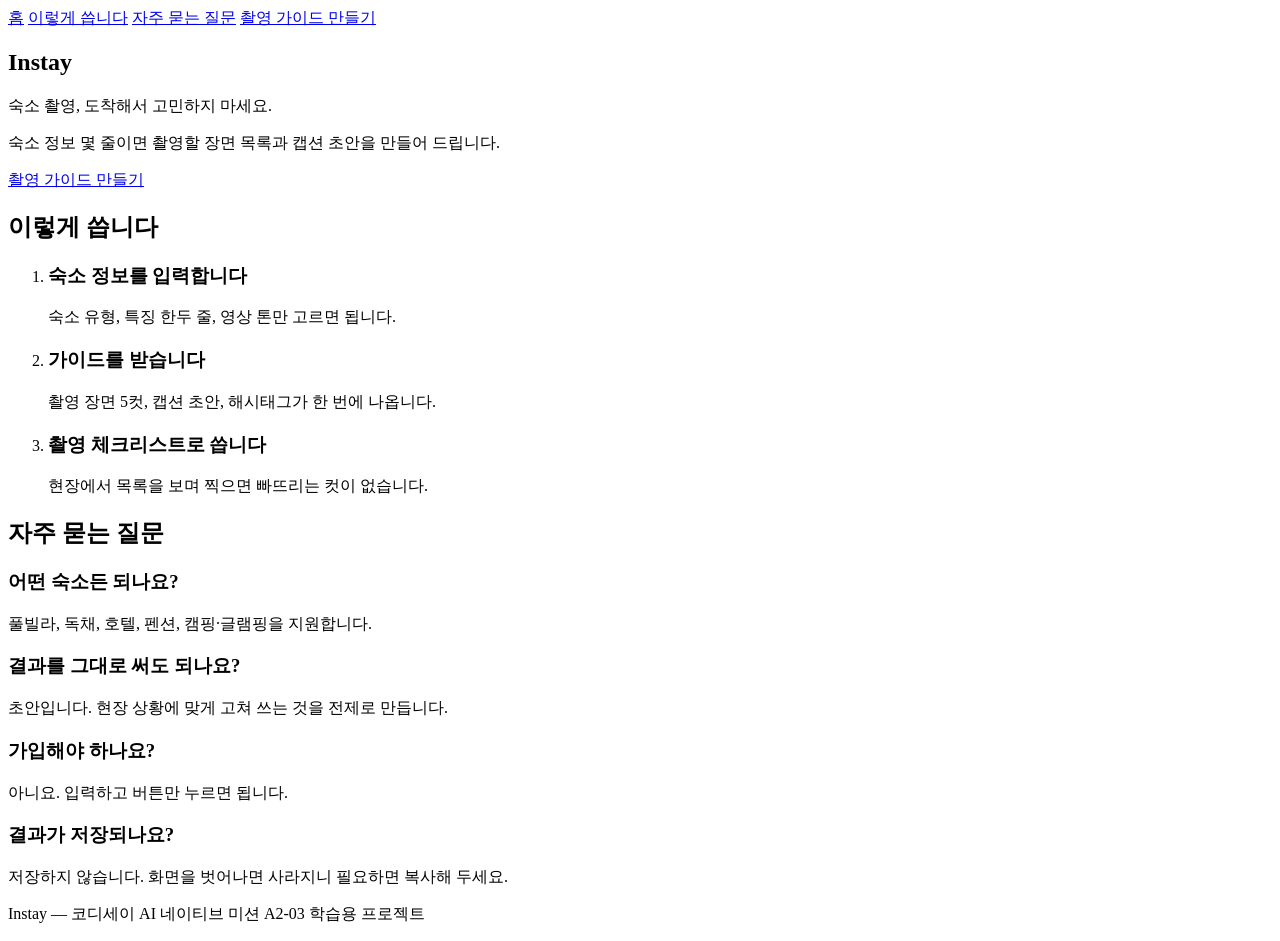
==== index.html @ 1d2753c1 "U2: 프론트 뼈대 - index.html 3섹션 + guide.html, 네비게이션 앵커·페이지 이동 구분" ====
<!DOCTYPE html>
<html lang="ko">
<head>
  <meta charset="UTF-8">
  <meta name="viewport" content="width=device-width, initial-scale=1.0">
  <title>Instay — 숙소 촬영 가이드</title>
</head>
<body>

  <!-- 상단 메뉴. guide.html에도 똑같은 것이 하나 더 있다. -->
  <nav>
    <a href="#home">홈</a>
    <a href="#how">이렇게 씁니다</a>
    <a href="#faq">자주 묻는 질문</a>
    <a href="guide.html">촬영 가이드 만들기</a>
  </nav>

  <!-- 섹션 1: 히어로 -->
  <section id="home">
    <h1>Instay</h1>
    <p>숙소 촬영, 도착해서 고민하지 마세요.</p>
    <p>숙소 정보 몇 줄이면 촬영할 장면 목록과 캡션 초안을 만들어 드립니다.</p>
    <a href="guide.html">촬영 가이드 만들기</a>
  </section>

  <!-- 섹션 2: 사용 방법 -->
  <section id="how">
    <h2>이렇게 씁니다</h2>
    <ol>
      <li>
        <h3>숙소 정보를 입력합니다</h3>
        <p>숙소 유형, 특징 한두 줄, 영상 톤만 고르면 됩니다.</p>
      </li>
      <li>
        <h3>가이드를 받습니다</h3>
        <p>촬영 장면 5컷, 캡션 초안, 해시태그가 한 번에 나옵니다.</p>
      </li>
      <li>
        <h3>촬영 체크리스트로 씁니다</h3>
        <p>현장에서 목록을 보며 찍으면 빠뜨리는 컷이 없습니다.</p>
      </li>
    </ol>
  </section>

  <!-- 섹션 3: FAQ -->
  <section id="faq">
    <h2>자주 묻는 질문</h2>

    <h3>어떤 숙소든 되나요?</h3>
    <p>풀빌라, 독채, 호텔, 펜션, 캠핑·글램핑을 지원합니다.</p>

    <h3>결과를 그대로 써도 되나요?</h3>
    <p>초안입니다. 현장 상황에 맞게 고쳐 쓰는 것을 전제로 만듭니다.</p>

    <h3>가입해야 하나요?</h3>
    <p>아니요. 입력하고 버튼만 누르면 됩니다.</p>

    <h3>결과가 저장되나요?</h3>
    <p>저장하지 않습니다. 화면을 벗어나면 사라지니 필요하면 복사해 두세요.</p>
  </section>

  <footer>
    <p>Instay — 코디세이 AI 네이티브 미션 A2-03 학습용 프로젝트</p>
  </footer>

</body>
</html>
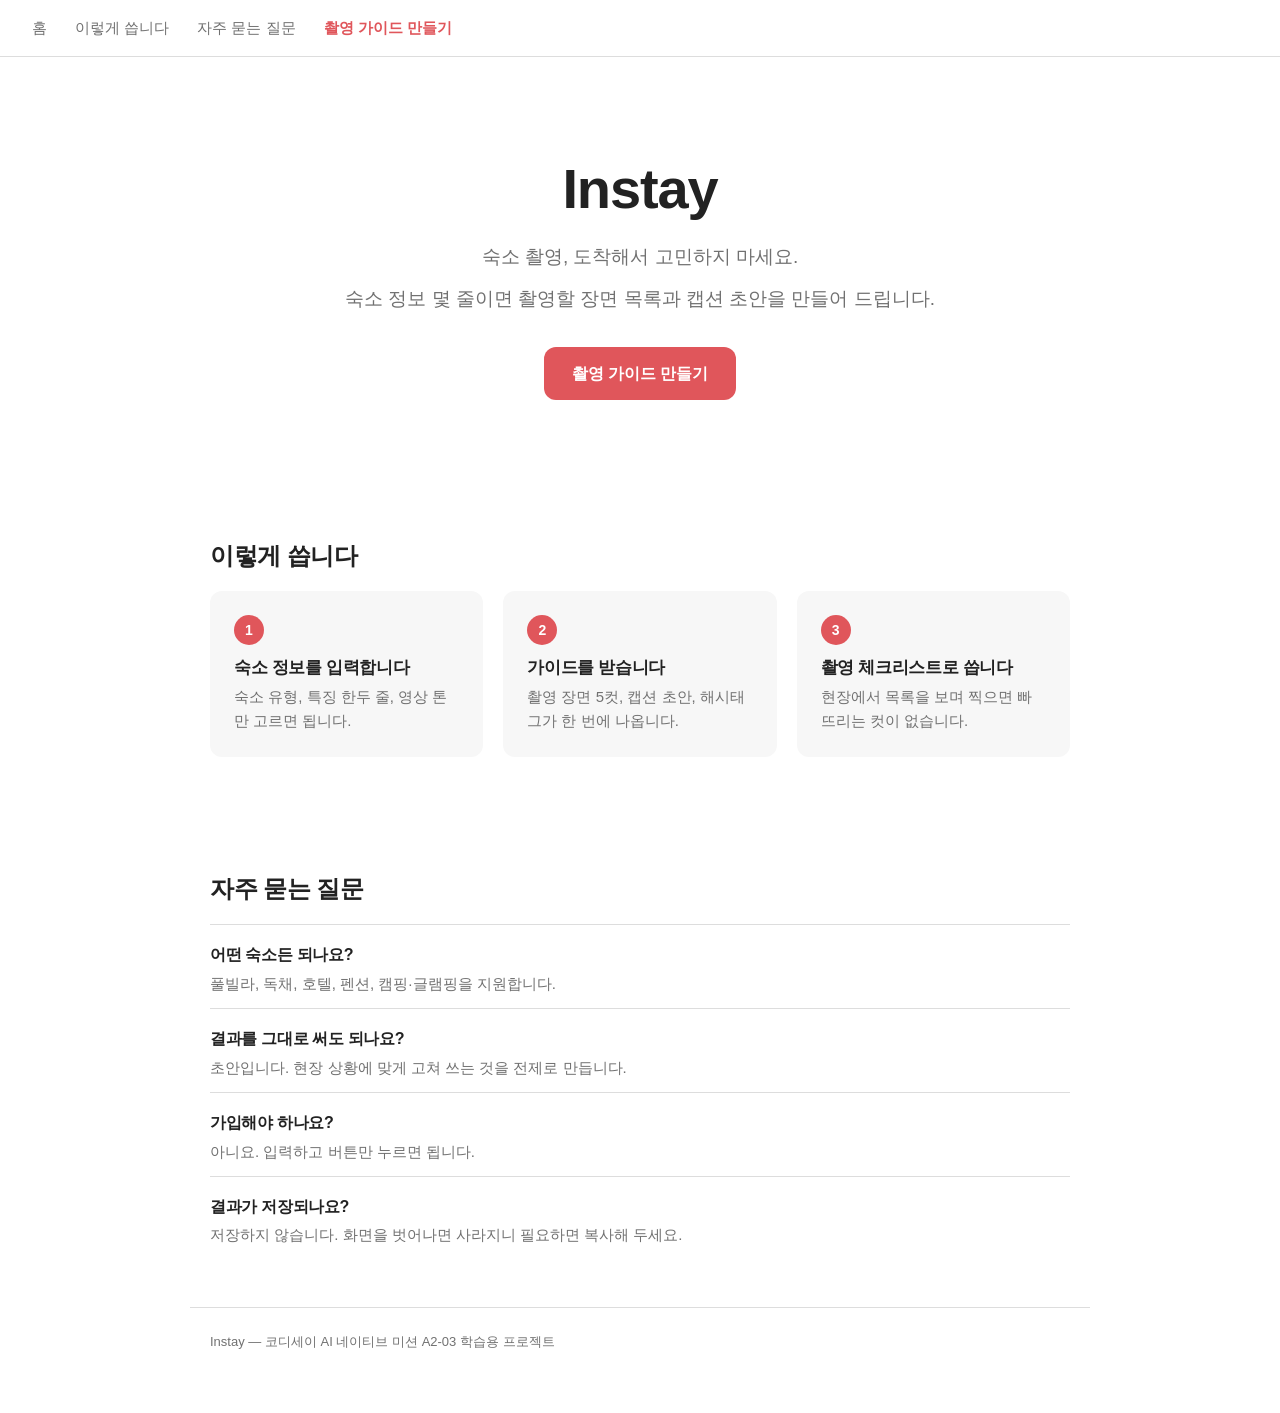
==== commit 44ac0212: "U4: CSS 스타일·반응형 적용 - 모바일 우선 미디어쿼리, HTML은 link 한 줄만 추가" ====
--- a/index.html
+++ b/index.html
@@ -4,6 +4,7 @@
   <meta charset="UTF-8">
   <meta name="viewport" content="width=device-width, initial-scale=1.0">
   <title>Instay — 숙소 촬영 가이드</title>
+  <link rel="stylesheet" href="css/style.css">
 </head>
 <body>
 
--- a/css/style.css
+++ b/css/style.css
@@ -0,0 +1,161 @@
+/* ==========================================================
+   Instay 스타일시트
+   기본은 좁은 화면(모바일) 기준으로 쓰고,
+   화면이 넓어지면 @media 블록에서 규칙을 더한다. (모바일 우선)
+   ========================================================== */
+
+/* ---------- 1. 색과 간격을 한 곳에 모아두기 ---------- */
+:root {
+  --brand:      #e0565b;  /* 강조색(코랄) — 버튼, 링크 */
+  --brand-dark: #c4474c;  /* 강조색 진한 버전 — 마우스 올렸을 때 */
+  --text:       #222222;  /* 본문 글자 */
+  --muted:      #717171;  /* 덜 중요한 글자 */
+  --line:       #dddddd;  /* 구분선 */
+  --bg:         #ffffff;  /* 배경 */
+  --bg-soft:    #f7f7f7;  /* 살짝 눌린 배경 — 카드 */
+  --radius:     12px;     /* 모서리 둥글기 */
+  --wrap:       900px;    /* 본문 최대 너비 */
+}
+
+/* ---------- 2. 모든 요소에 적용되는 기본값 ---------- */
+* {
+  box-sizing: border-box;   /* 안쪽 여백을 너비에 포함해서 계산 */
+}
+
+body {
+  margin: 0;
+  background: var(--bg);
+  color: var(--text);
+  line-height: 1.6;
+  font-family: "Apple SD Gothic Neo", "Malgun Gothic", "맑은 고딕",
+               -apple-system, "Segoe UI", sans-serif;
+  -webkit-font-smoothing: antialiased;
+}
+
+h1, h2, h3 { line-height: 1.3; letter-spacing: -0.02em; }
+p { margin: 0 0 12px; }
+
+/* ---------- 3. 상단 메뉴 ---------- */
+nav {
+  position: sticky;              /* 스크롤해도 위에 붙어 있음 */
+  top: 0;
+  z-index: 10;                   /* 다른 요소보다 위에 그림 */
+  display: flex;                 /* 링크를 가로로 나열 */
+  flex-wrap: wrap;               /* 좁으면 아랫줄로 넘김 */
+  gap: 4px 20px;
+  padding: 14px 20px;
+  background: var(--bg);
+  border-bottom: 1px solid var(--line);
+}
+
+nav a {
+  color: var(--muted);
+  text-decoration: none;
+  font-size: 15px;
+  font-weight: 500;
+}
+
+nav a:hover { color: var(--text); }
+
+/* 메뉴의 마지막 링크(촬영 가이드 만들기)만 강조 */
+nav a:last-child { color: var(--brand); font-weight: 700; }
+
+/* ---------- 4. 공통 본문 블록 ---------- */
+section, footer, main {
+  max-width: var(--wrap);
+  margin: 0 auto;            /* 좌우 여백을 같게 → 가운데 정렬 */
+  padding: 48px 20px;
+}
+
+/* ---------- 5. 히어로 ---------- */
+#home { text-align: center; padding-top: 64px; }
+#home h1 { font-size: 40px; margin: 0 0 16px; }
+#home p  { font-size: 17px; color: var(--muted); }
+
+/* 히어로 안의 링크를 버튼 모양으로 */
+#home a {
+  display: inline-block;
+  margin-top: 20px;
+  padding: 14px 28px;
+  background: var(--brand);
+  color: #fff;
+  text-decoration: none;
+  font-weight: 700;
+  border-radius: var(--radius);
+}
+#home a:hover { background: var(--brand-dark); }
+
+/* ---------- 6. 이렇게 씁니다 (3단계) ---------- */
+#how ol {
+  list-style: none;      /* 기본 숫자 끄기 */
+  padding: 0;
+  margin: 0;
+  counter-reset: step;   /* step이라는 이름의 계산기를 0으로 초기화 */
+  display: grid;
+  gap: 16px;
+}
+
+#how li {
+  background: var(--bg-soft);
+  border-radius: var(--radius);
+  padding: 24px;
+}
+
+/* 숫자를 HTML에 적지 않고 CSS가 세어서 붙인다 */
+#how li::before {
+  counter-increment: step;      /* 계산기를 1 올리고 */
+  content: counter(step);       /* 그 값을 글자로 내보낸다 */
+  display: inline-flex;
+  align-items: center;
+  justify-content: center;
+  width: 30px; height: 30px;
+  border-radius: 50%;
+  background: var(--brand);
+  color: #fff;
+  font-weight: 700;
+  font-size: 14px;
+}
+
+#how li h3 { margin: 12px 0 6px; font-size: 17px; }
+#how li p  { margin: 0; color: var(--muted); font-size: 15px; }
+
+/* ---------- 7. 자주 묻는 질문 ---------- */
+#faq h3 {
+  margin: 0;
+  padding: 20px 0 6px;
+  border-top: 1px solid var(--line);
+  font-size: 16px;
+}
+#faq p { color: var(--muted); font-size: 15px; }
+
+/* ---------- 8. 가이드 페이지 자리표시 ---------- */
+#form-area, #result-area {
+  border: 1px solid var(--line);
+  border-radius: var(--radius);
+  padding: 24px;
+  margin-top: 16px;
+  color: var(--muted);
+}
+
+/* ---------- 9. 푸터 ---------- */
+footer {
+  border-top: 1px solid var(--line);
+  color: var(--muted);
+  font-size: 13px;
+  padding-top: 24px;
+}
+
+/* ==========================================================
+   10. 화면 폭이 700px 이상일 때만 아래 규칙을 추가한다
+   ========================================================== */
+@media (min-width: 700px) {
+
+  #home { padding-top: 96px; padding-bottom: 72px; }
+  #home h1 { font-size: 56px; }
+  #home p  { font-size: 19px; }
+
+  /* 3단계를 세로 → 가로 3칸으로 */
+  #how ol { grid-template-columns: repeat(3, 1fr); gap: 20px; }
+
+  nav { gap: 28px; padding: 16px 32px; }
+}
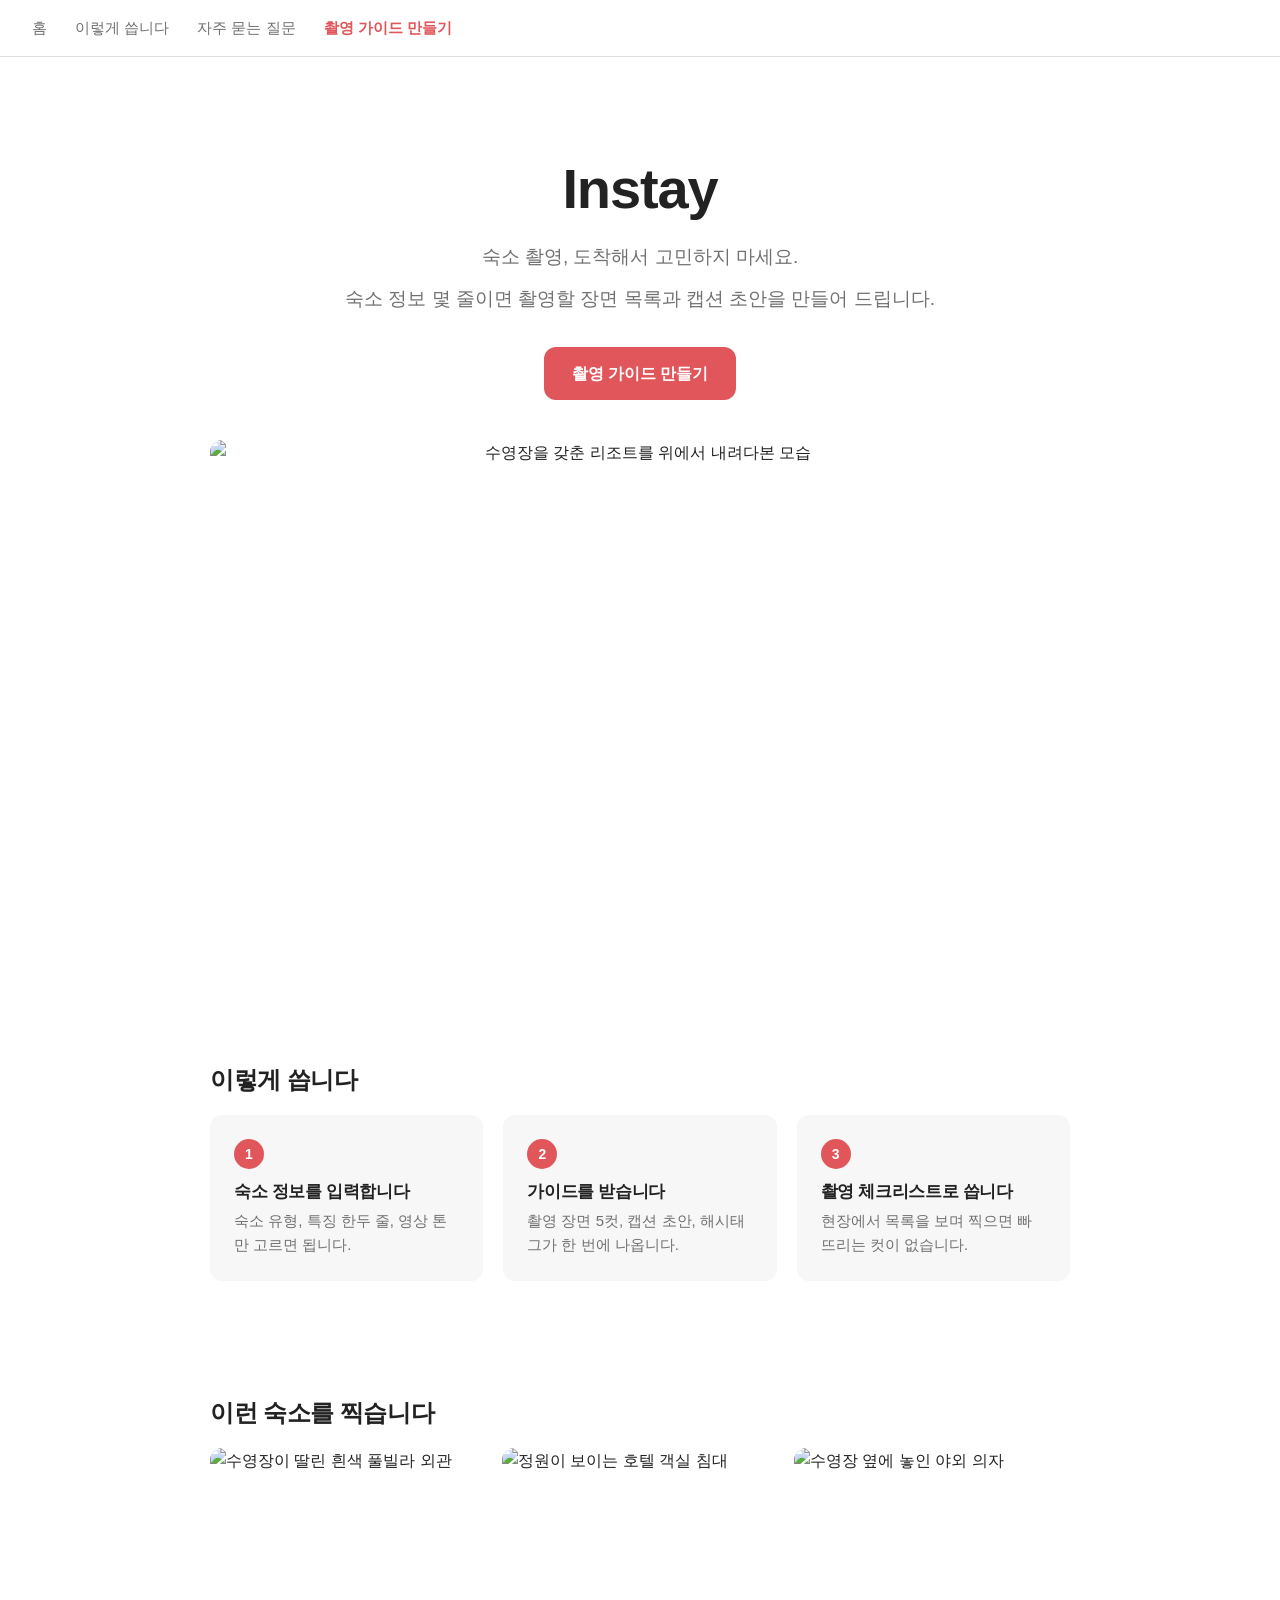
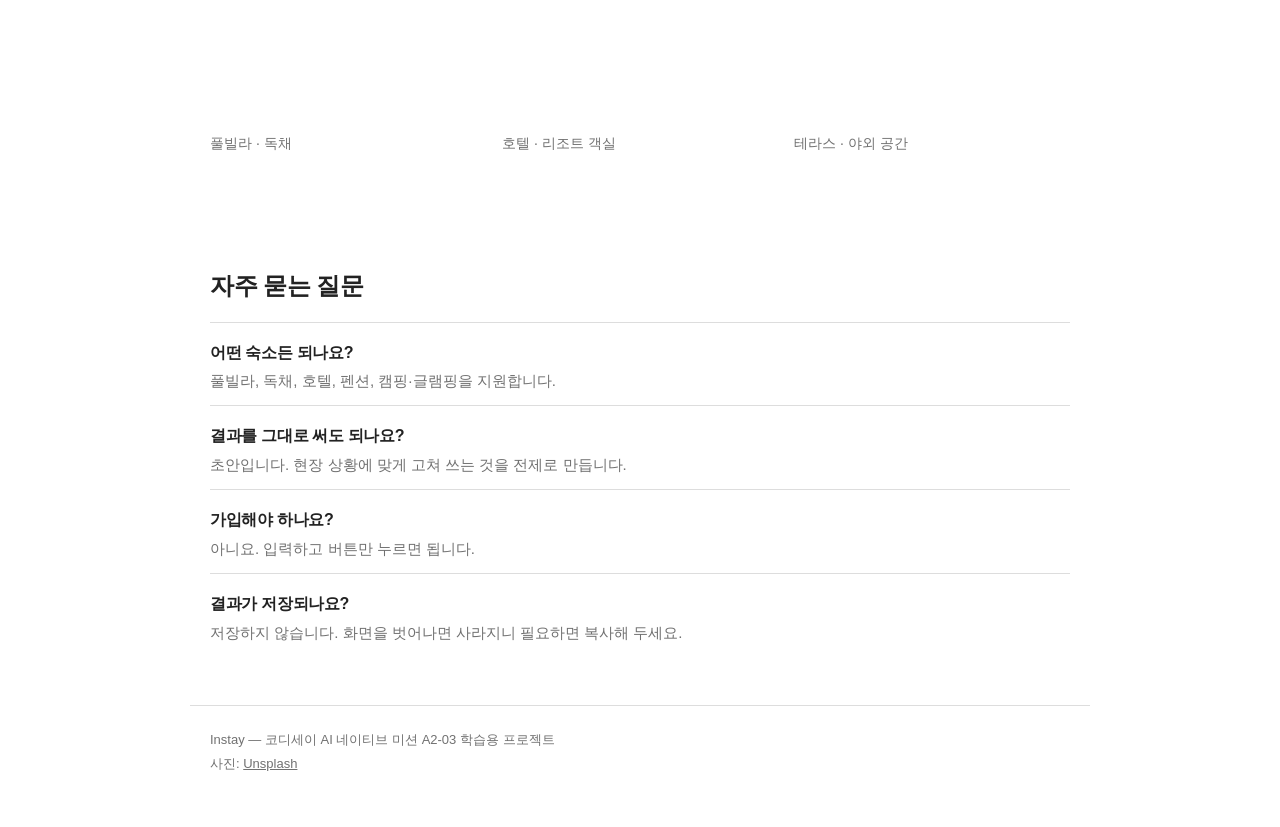
==== commit 7f5fff68: "U4-1: Unsplash 사진 추가 - 히어로 1장·갤러리 3장, aspect-ratio로 비율 고정" ====
--- a/index.html
+++ b/index.html
@@ -22,6 +22,11 @@
     <p>숙소 촬영, 도착해서 고민하지 마세요.</p>
     <p>숙소 정보 몇 줄이면 촬영할 장면 목록과 캡션 초안을 만들어 드립니다.</p>
     <a href="guide.html">촬영 가이드 만들기</a>
+
+    <img class="hero-photo"
+         src="https://images.unsplash.com/photo-1680013995061-2d6d1f3ab417?w=1600&q=70&auto=format&fit=crop"
+         alt="수영장을 갖춘 리조트를 위에서 내려다본 모습"
+         width="1600" height="900">
   </section>
 
   <!-- 섹션 2: 사용 방법 -->
@@ -43,7 +48,26 @@
     </ol>
   </section>
 
-  <!-- 섹션 3: FAQ -->
+  <!-- 섹션 3: 사진 갤러리 -->
+  <section id="gallery">
+    <h2>이런 숙소를 찍습니다</h2>
+    <div class="photo-grid">
+      <figure>
+        <img src="https://images.unsplash.com/photo-1613977257365-aaae5a9817ff?w=800&q=70&auto=format&fit=crop" alt="수영장이 딸린 흰색 풀빌라 외관" width="800" height="800" loading="lazy">
+        <figcaption>풀빌라 · 독채</figcaption>
+      </figure>
+      <figure>
+        <img src="https://images.unsplash.com/photo-1611892440504-42a792e24d32?w=800&q=70&auto=format&fit=crop" alt="정원이 보이는 호텔 객실 침대" width="800" height="800" loading="lazy">
+        <figcaption>호텔 · 리조트 객실</figcaption>
+      </figure>
+      <figure>
+        <img src="https://images.unsplash.com/photo-1561501878-aabd62634533?w=800&q=70&auto=format&fit=crop" alt="수영장 옆에 놓인 야외 의자" width="800" height="800" loading="lazy">
+        <figcaption>테라스 · 야외 공간</figcaption>
+      </figure>
+    </div>
+  </section>
+
+  <!-- 섹션 4: FAQ -->
   <section id="faq">
     <h2>자주 묻는 질문</h2>
 
@@ -62,6 +86,7 @@
 
   <footer>
     <p>Instay — 코디세이 AI 네이티브 미션 A2-03 학습용 프로젝트</p>
+    <p>사진: <a href="https://unsplash.com/ko/라이선스">Unsplash</a></p>
   </footer>
 
 </body>
--- a/css/style.css
+++ b/css/style.css
@@ -84,6 +84,41 @@
   border-radius: var(--radius);
 }
 #home a:hover { background: var(--brand-dark); }
+
+/* ---------- 5-1. 히어로 사진 ---------- */
+.hero-photo {
+  display: block;
+  width: 100%;          /* 부모 폭에 맞춰 늘어남 */
+  height: auto;         /* 세로는 비율대로 따라옴 → 찌그러지지 않음 */
+  margin-top: 40px;
+  border-radius: var(--radius);
+  object-fit: cover;    /* 지정한 칸을 꽉 채우되 비율은 유지, 넘치는 부분은 잘라냄 */
+  aspect-ratio: 16 / 9; /* 원본 비율과 무관하게 16:9로 보여줌 */
+}
+
+/* ---------- 5-2. 사진 갤러리 ---------- */
+.photo-grid {
+  display: grid;
+  gap: 12px;
+  margin-top: 20px;
+}
+
+.photo-grid figure { margin: 0; }
+
+.photo-grid img {
+  width: 100%;
+  height: auto;
+  aspect-ratio: 1 / 1;   /* 정사각형 */
+  object-fit: cover;
+  border-radius: var(--radius);
+  display: block;
+}
+
+.photo-grid figcaption {
+  margin-top: 8px;
+  color: var(--muted);
+  font-size: 14px;
+}
 
 /* ---------- 6. 이렇게 씁니다 (3단계) ---------- */
 #how ol {
@@ -144,6 +179,8 @@
   font-size: 13px;
   padding-top: 24px;
 }
+footer p { margin: 0 0 4px; }
+footer a { color: var(--muted); }
 
 /* ==========================================================
    10. 화면 폭이 700px 이상일 때만 아래 규칙을 추가한다
@@ -157,5 +194,8 @@
   /* 3단계를 세로 → 가로 3칸으로 */
   #how ol { grid-template-columns: repeat(3, 1fr); gap: 20px; }
 
+  /* 갤러리도 세로 → 가로 3칸으로 */
+  .photo-grid { grid-template-columns: repeat(3, 1fr); gap: 16px; }
+
   nav { gap: 28px; padding: 16px 32px; }
 }
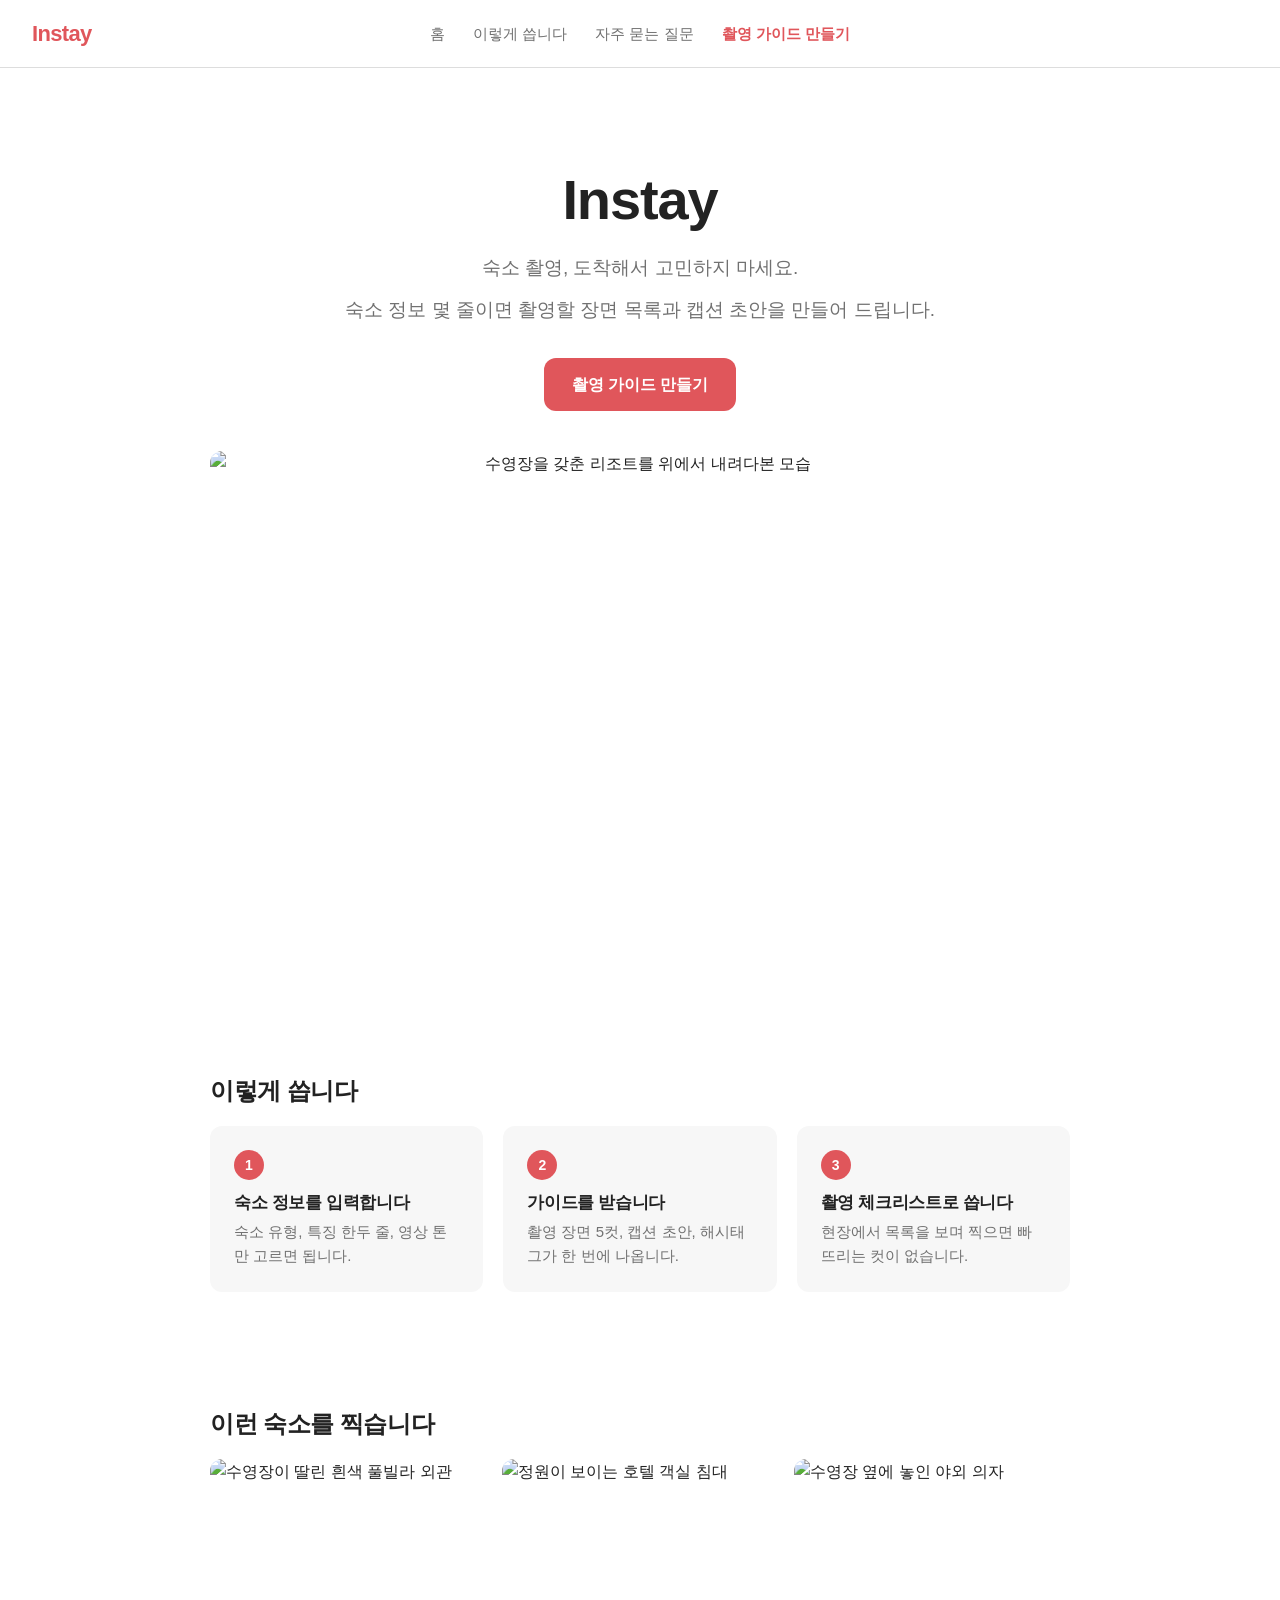
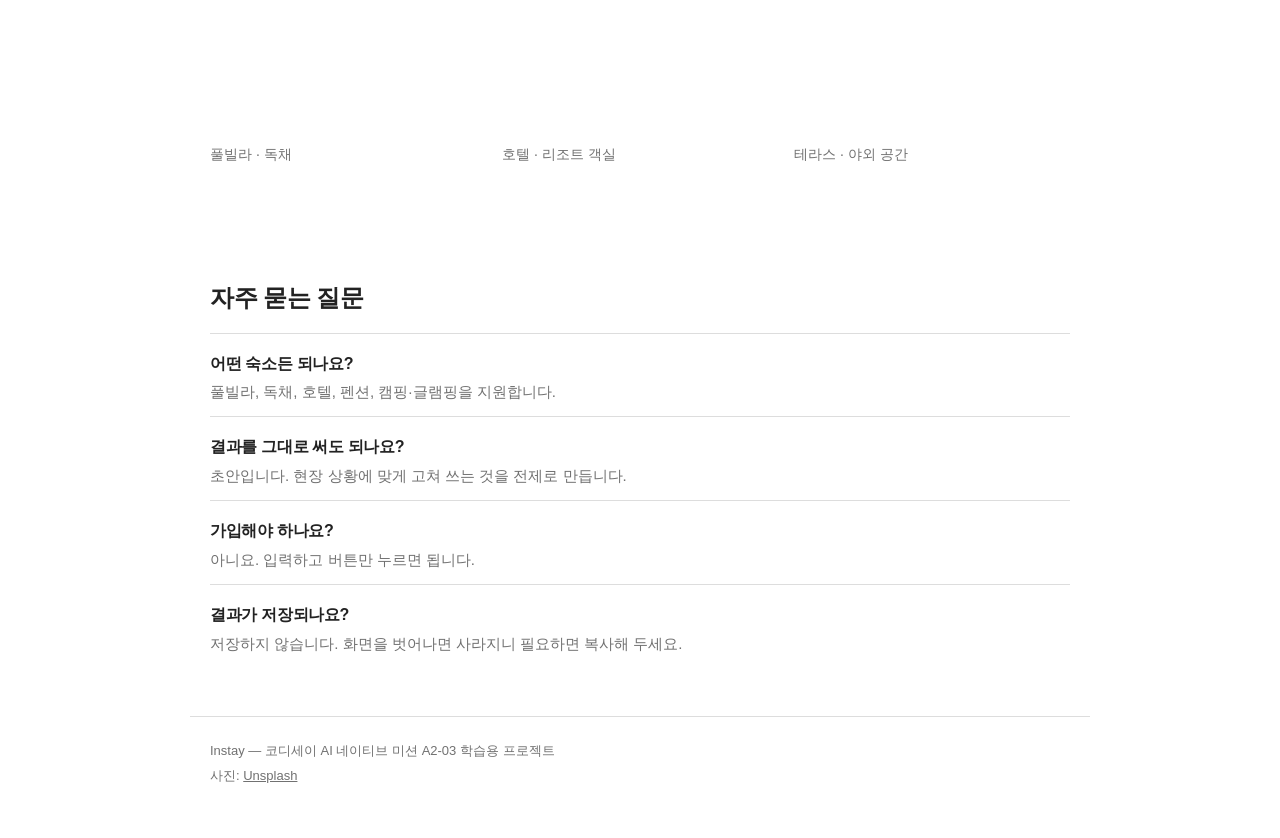
==== commit e71c35d6: "U5-1: 상단 바에 로고 추가, 메뉴 중앙 정렬 - grid 3분할로 로고 길이와 무관하게 정중앙" ====
--- a/index.html
+++ b/index.html
@@ -8,12 +8,15 @@
 </head>
 <body>
 
-  <!-- 상단 메뉴. guide.html에도 똑같은 것이 하나 더 있다. -->
+  <!-- 상단 바. guide.html에도 똑같은 것이 하나 더 있다. -->
   <nav>
-    <a href="#home">홈</a>
-    <a href="#how">이렇게 씁니다</a>
-    <a href="#faq">자주 묻는 질문</a>
-    <a href="guide.html">촬영 가이드 만들기</a>
+    <a class="logo" href="index.html">Instay</a>
+    <div class="nav-links">
+      <a href="#home">홈</a>
+      <a href="#how">이렇게 씁니다</a>
+      <a href="#faq">자주 묻는 질문</a>
+      <a href="guide.html">촬영 가이드 만들기</a>
+    </div>
   </nav>
 
   <!-- 섹션 1: 히어로 -->
--- a/css/style.css
+++ b/css/style.css
@@ -35,30 +35,49 @@
 h1, h2, h3 { line-height: 1.3; letter-spacing: -0.02em; }
 p { margin: 0 0 12px; }
 
-/* ---------- 3. 상단 메뉴 ---------- */
+/* ---------- 3. 상단 바 (로고 + 메뉴) ----------
+   기본(좁은 화면): 위줄에 로고(왼쪽), 아랫줄에 메뉴(가운데)
+   700px 이상:      한 줄에 로고(왼쪽) + 메뉴(가운데) */
 nav {
   position: sticky;              /* 스크롤해도 위에 붙어 있음 */
   top: 0;
   z-index: 10;                   /* 다른 요소보다 위에 그림 */
-  display: flex;                 /* 링크를 가로로 나열 */
-  flex-wrap: wrap;               /* 좁으면 아랫줄로 넘김 */
-  gap: 4px 20px;
+  display: grid;
+  gap: 10px;
   padding: 14px 20px;
   background: var(--bg);
   border-bottom: 1px solid var(--line);
 }
 
-nav a {
+/* 로고 — 왼쪽에 붙인다 */
+.logo {
+  justify-self: start;   /* 칸 안에서 왼쪽으로 */
+  color: var(--brand);
+  text-decoration: none;
+  font-size: 22px;
+  font-weight: 800;
+  letter-spacing: -0.03em;
+}
+
+/* 메뉴 묶음 — 가운데 정렬 */
+.nav-links {
+  display: flex;
+  flex-wrap: wrap;               /* 좁으면 아랫줄로 넘김 */
+  justify-content: center;
+  gap: 6px 20px;
+}
+
+.nav-links a {
   color: var(--muted);
   text-decoration: none;
   font-size: 15px;
   font-weight: 500;
 }
 
-nav a:hover { color: var(--text); }
+.nav-links a:hover { color: var(--text); }
 
 /* 메뉴의 마지막 링크(촬영 가이드 만들기)만 강조 */
-nav a:last-child { color: var(--brand); font-weight: 700; }
+.nav-links a:last-child { color: var(--brand); font-weight: 700; }
 
 /* ---------- 4. 공통 본문 블록 ---------- */
 section, footer, main {
@@ -163,12 +182,108 @@
 }
 #faq p { color: var(--muted); font-size: 15px; }
 
-/* ---------- 8. 가이드 페이지 자리표시 ---------- */
-#form-area, #result-area {
+/* ---------- 8. 가이드 페이지 — 입력 폼 ---------- */
+#guide-form {
+  display: grid;          /* 라벨과 입력칸을 세로로 차곡차곡 */
+  gap: 6px;
+  margin-top: 24px;
+  padding: 24px;
   border: 1px solid var(--line);
   border-radius: var(--radius);
-  padding: 24px;
+}
+
+#guide-form label {
+  margin-top: 12px;
+  font-weight: 600;
+  font-size: 15px;
+}
+#guide-form label:first-child { margin-top: 0; }
+
+#guide-form label em {
+  color: var(--brand);
+  font-style: normal;
+  font-size: 13px;
+}
+
+#guide-form select,
+#guide-form textarea {
+  width: 100%;
+  padding: 12px 14px;
+  border: 1px solid var(--line);
+  border-radius: 8px;
+  font-family: inherit;   /* 입력칸은 기본 폰트를 안 물려받으므로 명시 */
+  font-size: 15px;
+  color: var(--text);
+  background: var(--bg);
+}
+
+#guide-form textarea { resize: vertical; }
+
+#guide-form select:focus,
+#guide-form textarea:focus {
+  outline: 2px solid var(--brand);   /* 키보드로 이동할 때 어디인지 보이게 */
+  outline-offset: 1px;
+  border-color: transparent;
+}
+
+#submit-btn {
+  margin-top: 20px;
+  padding: 14px 20px;
+  border: none;
+  border-radius: var(--radius);
+  background: var(--brand);
+  color: #fff;
+  font-family: inherit;
+  font-size: 16px;
+  font-weight: 700;
+  cursor: pointer;
+}
+#submit-btn:hover:not(:disabled) { background: var(--brand-dark); }
+#submit-btn:disabled {
+  background: var(--line);
+  color: var(--muted);
+  cursor: not-allowed;      /* 눌러도 소용없다는 것을 커서로 알림 */
+}
+
+/* ---------- 8-1. 가이드 페이지 — 결과 ---------- */
+#result-area {
+  border: 1px solid var(--line);
+  border-radius: var(--radius);
+  padding: 8px 24px 24px;
   margin-top: 16px;
+}
+
+#result-area .placeholder {
+  color: var(--muted);
+  padding: 16px 0;
+  margin: 0;
+}
+
+#result-area h2 {
+  font-size: 15px;
+  color: var(--muted);
+  margin: 24px 0 8px;
+  font-weight: 600;
+}
+
+.scene-list { margin: 0; padding-left: 20px; }
+.scene-list li { margin-bottom: 8px; }
+
+.caption-box {
+  margin: 0;
+  padding: 16px;
+  background: var(--bg-soft);
+  border-radius: 8px;
+  line-height: 1.7;
+}
+
+.tag-list { display: flex; flex-wrap: wrap; gap: 8px; }
+
+.tag {
+  padding: 6px 12px;
+  border: 1px solid var(--line);
+  border-radius: 999px;   /* 아주 큰 값 → 알약 모양 */
+  font-size: 14px;
   color: var(--muted);
 }
 
@@ -197,5 +312,12 @@
   /* 갤러리도 세로 → 가로 3칸으로 */
   .photo-grid { grid-template-columns: repeat(3, 1fr); gap: 16px; }
 
-  nav { gap: 28px; padding: 16px 32px; }
-}
+  /* 상단 바를 한 줄로: [로고] [메뉴] [빈 칸]
+     양옆 칸을 1fr로 똑같이 잡아야 가운데 칸이 진짜 화면 중앙에 온다 */
+  nav {
+    grid-template-columns: 1fr auto 1fr;
+    align-items: center;
+    padding: 16px 32px;
+  }
+  .nav-links { gap: 28px; }
+}
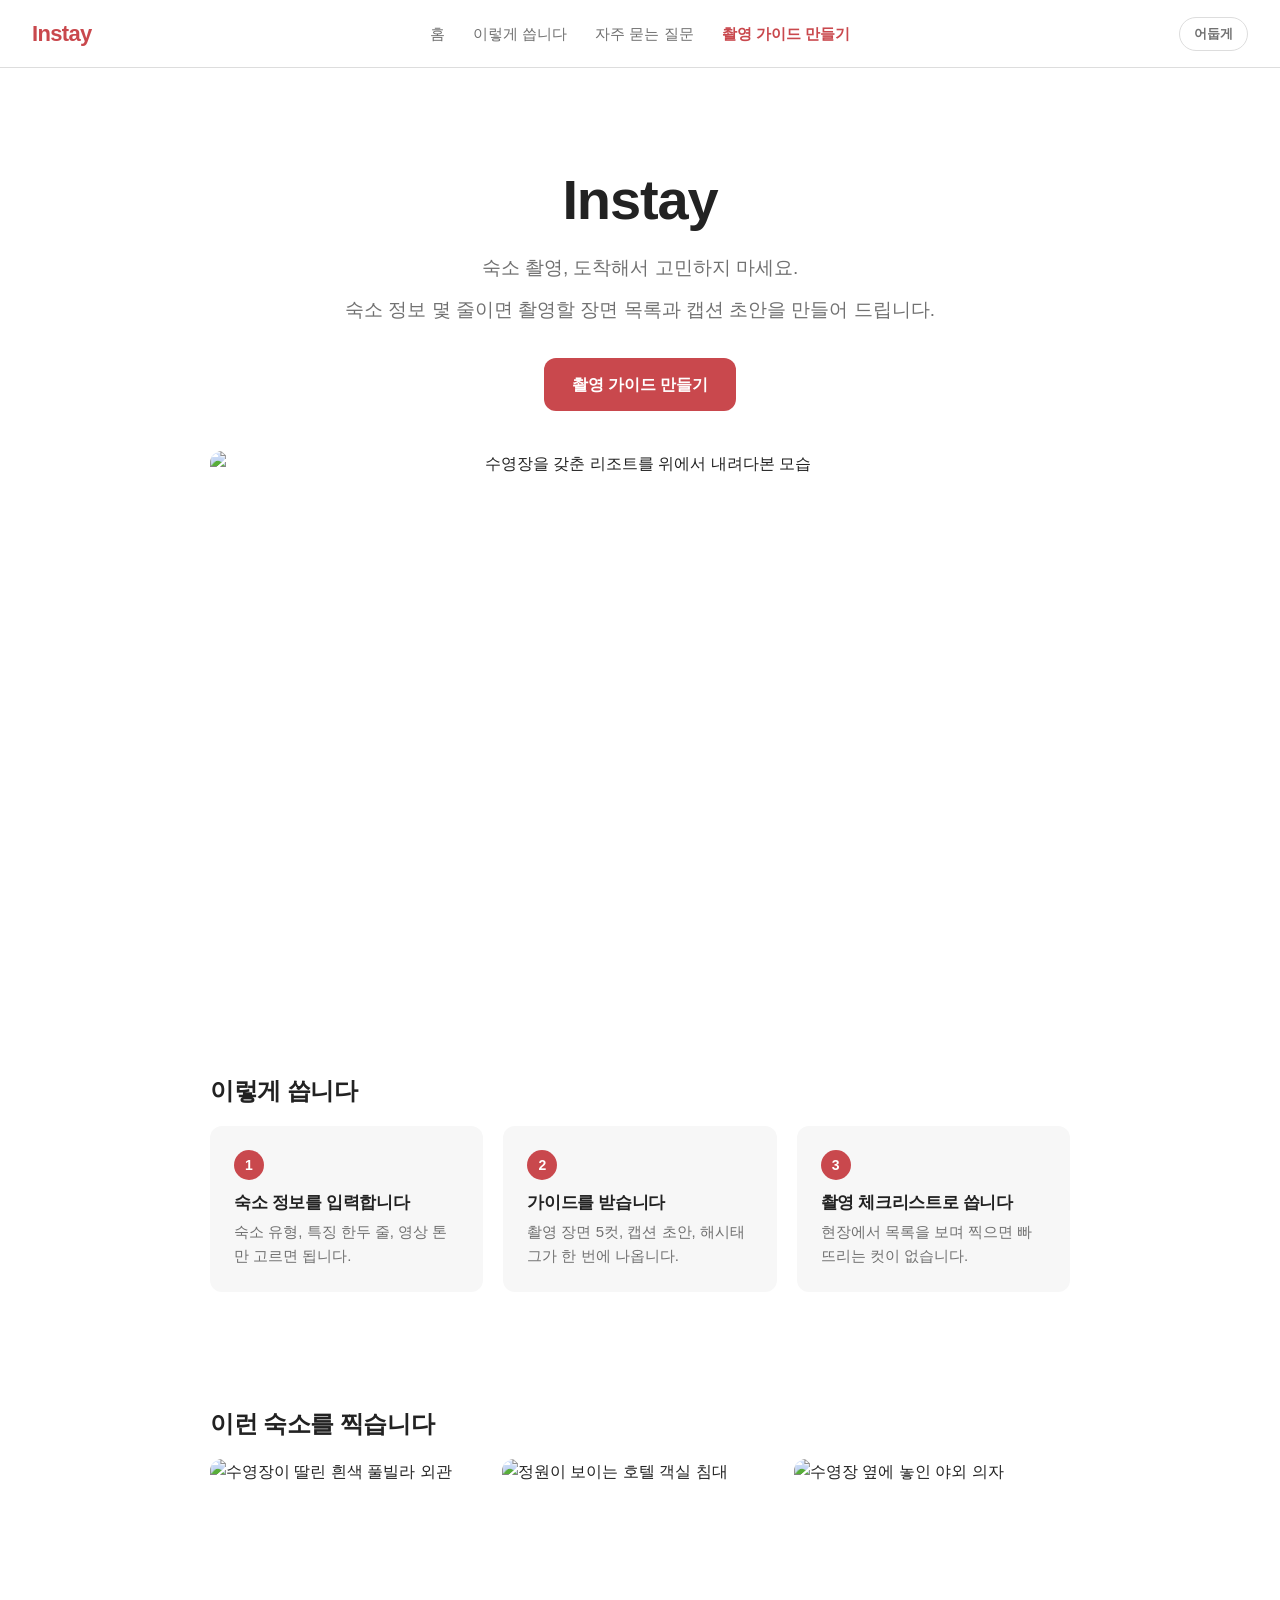
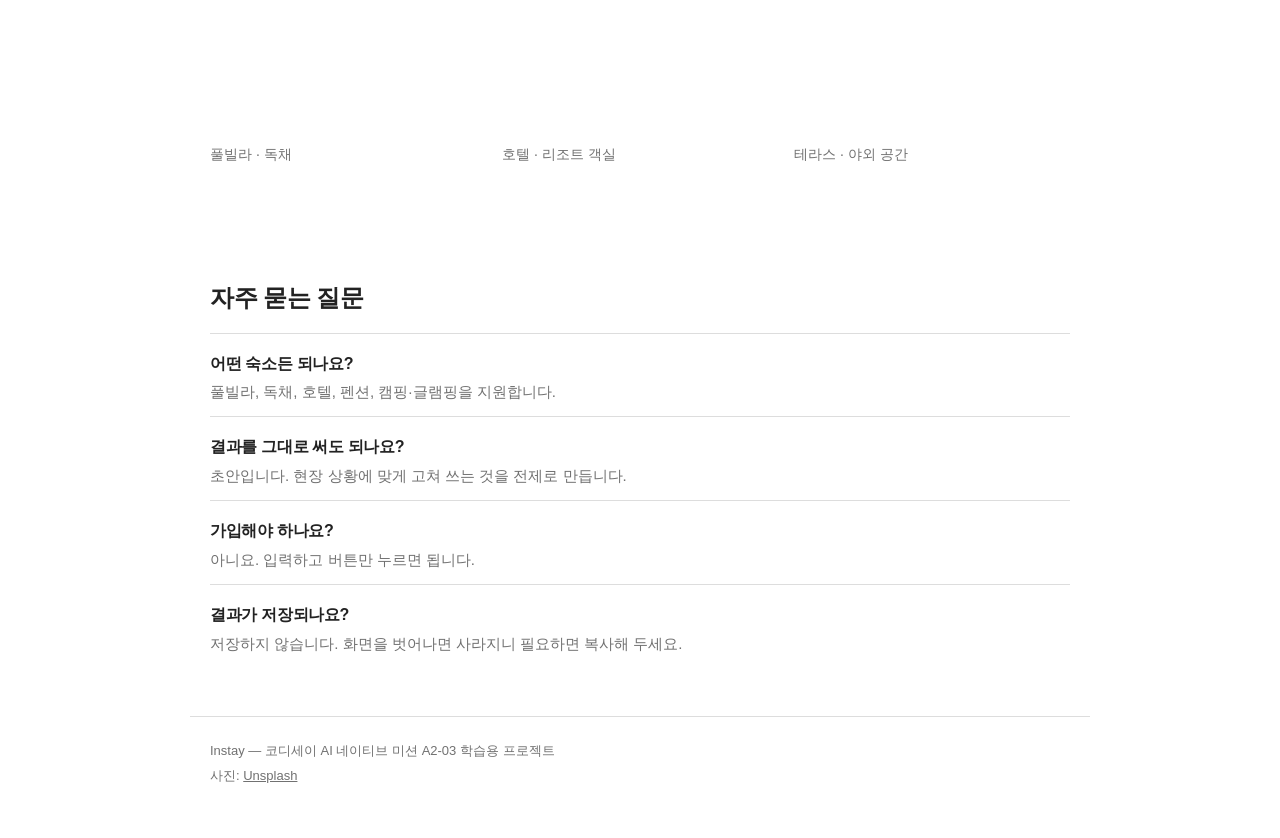
==== commit b1d050b4: "보너스2 보완: 다크 모드 전환 버튼 추가, data-theme 방식으로 사용자 선택 우선" ====
--- a/index.html
+++ b/index.html
@@ -5,6 +5,8 @@
   <meta name="viewport" content="width=device-width, initial-scale=1.0">
   <title>Instay — 숙소 촬영 가이드</title>
   <link rel="stylesheet" href="css/style.css">
+  <!-- 화면이 그려지기 전에 실행되어야 하므로 head에 둔다 (번쩍임 방지) -->
+  <script src="js/theme.js"></script>
 </head>
 <body>
 
@@ -17,6 +19,7 @@
       <a href="#faq">자주 묻는 질문</a>
       <a href="guide.html">촬영 가이드 만들기</a>
     </div>
+    <button type="button" id="theme-toggle">어둡게</button>
   </nav>
 
   <!-- 섹션 1: 히어로 -->
--- a/css/style.css
+++ b/css/style.css
@@ -6,15 +6,60 @@
 
 /* ---------- 1. 색과 간격을 한 곳에 모아두기 ---------- */
 :root {
-  --brand:      #e0565b;  /* 강조색(코랄) — 버튼, 링크 */
-  --brand-dark: #c4474c;  /* 강조색 진한 버전 — 마우스 올렸을 때 */
+  /* 강조색(코랄). 흰 배경 위 대비 4.65:1 — WCAG AA 기준 4.5:1 통과.
+     처음에는 #e0565b 였으나 대비가 3.72:1 로 기준 미달이라 조정했다. (근거는 README) */
+  --brand:      #c9484d;
+  --brand-dark: #a83a3e;  /* 마우스 올렸을 때 — 6.29:1 */
   --text:       #222222;  /* 본문 글자 */
   --muted:      #717171;  /* 덜 중요한 글자 */
   --line:       #dddddd;  /* 구분선 */
   --bg:         #ffffff;  /* 배경 */
   --bg-soft:    #f7f7f7;  /* 살짝 눌린 배경 — 카드 */
+  --on-brand:   #ffffff;  /* 강조색 위에 올리는 글자색 */
+  --error-bg:   #fff6f6;  /* 오류 안내 배경 */
   --radius:     12px;     /* 모서리 둥글기 */
   --wrap:       900px;    /* 본문 최대 너비 */
+}
+
+/* ---------- 1-1. 다크 모드 ----------
+   어두운 색은 두 경우에 쓰인다.
+
+   ① 사용자가 아직 버튼을 누른 적이 없고, 운영체제가 어두운 테마일 때
+      → 시스템 설정을 따른다. 단 "밝게"를 직접 고른 사람은 제외해야 하므로
+        :not([data-theme="light"]) 로 걸러낸다.
+   ② 사용자가 버튼으로 "어둡게"를 직접 골랐을 때
+      → 운영체제 설정과 무관하게 어둡게 한다.
+
+   ⚠ 같은 색 목록이 두 번 나온다. 하나를 고치면 다른 하나도 고쳐야 한다.
+     ①은 @media 안에 있고 ②는 밖에 있어서 CSS 문법상 합칠 수 없다.
+     묶어 둘 방법이 없으므로 대신 주석으로 표시해 둔다. */
+
+/* ① 시스템 설정이 어두움 (단, "밝게"를 직접 고른 경우 제외) */
+@media (prefers-color-scheme: dark) {
+  :root:not([data-theme="light"]) {
+    --brand:      #ff6b70;  /* 어두운 배경에서는 밝게 — 대비 확보 */
+    --brand-dark: #ff8a8e;  /* 다크에서는 마우스오버 시 더 밝아지는 쪽이 자연스럽다 */
+    --text:       #f0f0f0;
+    --muted:      #a3a8ad;
+    --line:       #33383c;
+    --bg:         #16181a;  /* 완전한 검정(#000)은 눈이 피로하다 */
+    --bg-soft:    #202325;
+    --on-brand:   #1a1012;  /* 밝은 코랄 위에는 어두운 글자가 읽힌다 */
+    --error-bg:   #2a1b1d;
+  }
+}
+
+/* ② 사용자가 버튼으로 "어둡게"를 고름 */
+:root[data-theme="dark"] {
+  --brand:      #ff6b70;  /* 어두운 배경에서는 밝게 — 대비 확보 */
+  --brand-dark: #ff8a8e;  /* 다크에서는 마우스오버 시 더 밝아지는 쪽이 자연스럽다 */
+  --text:       #f0f0f0;
+  --muted:      #a3a8ad;
+  --line:       #33383c;
+  --bg:         #16181a;  /* 완전한 검정(#000)은 눈이 피로하다 */
+  --bg-soft:    #202325;
+  --on-brand:   #1a1012;  /* 밝은 코랄 위에는 어두운 글자가 읽힌다 */
+  --error-bg:   #2a1b1d;
 }
 
 /* ---------- 2. 모든 요소에 적용되는 기본값 ---------- */
@@ -23,6 +68,8 @@
 }
 
 body {
+  /* 브라우저 기본 요소(입력칸 테두리, 스크롤바 등)도 함께 어두워지게 한다 */
+  color-scheme: light dark;
   margin: 0;
   background: var(--bg);
   color: var(--text);
@@ -43,14 +90,18 @@
   top: 0;
   z-index: 10;                   /* 다른 요소보다 위에 그림 */
   display: grid;
+  grid-template-columns: 1fr auto;   /* 좁은 화면: [로고] [버튼] / [메뉴] */
+  align-items: center;
   gap: 10px;
   padding: 14px 20px;
   background: var(--bg);
   border-bottom: 1px solid var(--line);
 }
 
-/* 로고 — 왼쪽에 붙인다 */
+/* 로고 — 왼쪽 위 */
 .logo {
+  grid-column: 1;
+  grid-row: 1;
   justify-self: start;   /* 칸 안에서 왼쪽으로 */
   color: var(--brand);
   text-decoration: none;
@@ -59,8 +110,10 @@
   letter-spacing: -0.03em;
 }
 
-/* 메뉴 묶음 — 가운데 정렬 */
+/* 메뉴 묶음 — 좁은 화면에서는 아랫줄 전체를 차지하며 가운데 정렬 */
 .nav-links {
+  grid-column: 1 / -1;   /* 첫 칸부터 마지막 칸까지 */
+  grid-row: 2;
   display: flex;
   flex-wrap: wrap;               /* 좁으면 아랫줄로 넘김 */
   justify-content: center;
@@ -78,6 +131,27 @@
 
 /* 메뉴의 마지막 링크(촬영 가이드 만들기)만 강조 */
 .nav-links a:last-child { color: var(--brand); font-weight: 700; }
+
+/* 화면 밝기 전환 버튼 — 오른쪽 위 */
+#theme-toggle {
+  grid-column: 2;
+  grid-row: 1;
+  justify-self: end;
+  padding: 7px 14px;
+  border: 1px solid var(--line);
+  border-radius: 999px;
+  background: var(--bg);
+  color: var(--muted);
+  font-family: inherit;
+  font-size: 13px;
+  font-weight: 600;
+  cursor: pointer;
+}
+
+#theme-toggle:hover {
+  color: var(--text);
+  border-color: var(--muted);
+}
 
 /* ---------- 4. 공통 본문 블록 ---------- */
 section, footer, main {
@@ -97,7 +171,7 @@
   margin-top: 20px;
   padding: 14px 28px;
   background: var(--brand);
-  color: #fff;
+  color: var(--on-brand);
   text-decoration: none;
   font-weight: 700;
   border-radius: var(--radius);
@@ -165,7 +239,7 @@
   width: 30px; height: 30px;
   border-radius: 50%;
   background: var(--brand);
-  color: #fff;
+  color: var(--on-brand);
   font-weight: 700;
   font-size: 14px;
 }
@@ -219,6 +293,28 @@
 
 #guide-form textarea { resize: vertical; }
 
+/* 입력칸 아래 작은 안내 (Ctrl+Enter 힌트) */
+.field-hint {
+  margin: 2px 0 0;
+  font-size: 13px;
+  color: var(--muted);
+}
+
+/* 입력칸 아래 오류 안내 */
+.field-error {
+  margin: 6px 0 0;
+  font-size: 14px;
+  font-weight: 600;
+  color: var(--brand);
+}
+
+/* 문제가 생긴 입력칸을 테두리로도 표시한다.
+   글자만으로 알리면 색을 구분하기 어려운 사용자가 놓칠 수 있다. */
+#guide-form textarea.has-error {
+  border-color: var(--brand);
+  background: var(--error-bg);
+}
+
 #guide-form select:focus,
 #guide-form textarea:focus {
   outline: 2px solid var(--brand);   /* 키보드로 이동할 때 어디인지 보이게 */
@@ -232,7 +328,7 @@
   border: none;
   border-radius: var(--radius);
   background: var(--brand);
-  color: #fff;
+  color: var(--on-brand);
   font-family: inherit;
   font-size: 16px;
   font-weight: 700;
@@ -287,6 +383,18 @@
   color: var(--muted);
 }
 
+/* ---------- 8-2. 오류 안내 상자 ---------- */
+.error-box {
+  margin: 16px 0;
+  padding: 16px;
+  border: 1px solid var(--brand);
+  border-left: 4px solid var(--brand);   /* 왼쪽만 두껍게 → 눈에 먼저 들어옴 */
+  border-radius: 8px;
+  background: var(--error-bg);
+  color: var(--text);
+  line-height: 1.6;
+}
+
 /* ---------- 9. 푸터 ---------- */
 footer {
   border-top: 1px solid var(--line);
@@ -312,12 +420,13 @@
   /* 갤러리도 세로 → 가로 3칸으로 */
   .photo-grid { grid-template-columns: repeat(3, 1fr); gap: 16px; }
 
-  /* 상단 바를 한 줄로: [로고] [메뉴] [빈 칸]
-     양옆 칸을 1fr로 똑같이 잡아야 가운데 칸이 진짜 화면 중앙에 온다 */
+  /* 넓은 화면: 한 줄에 [로고] [메뉴] [버튼]
+     양옆 칸을 1fr로 똑같이 잡아야 가운데 칸이 진짜 화면 중앙에 온다.
+     예전에는 셋째 칸이 비어 있었는데, 이제 버튼이 그 자리를 채운다. */
   nav {
     grid-template-columns: 1fr auto 1fr;
-    align-items: center;
     padding: 16px 32px;
   }
-  .nav-links { gap: 28px; }
-}
+  .nav-links { grid-column: 2; grid-row: 1; gap: 28px; }
+  #theme-toggle { grid-column: 3; grid-row: 1; }
+}
